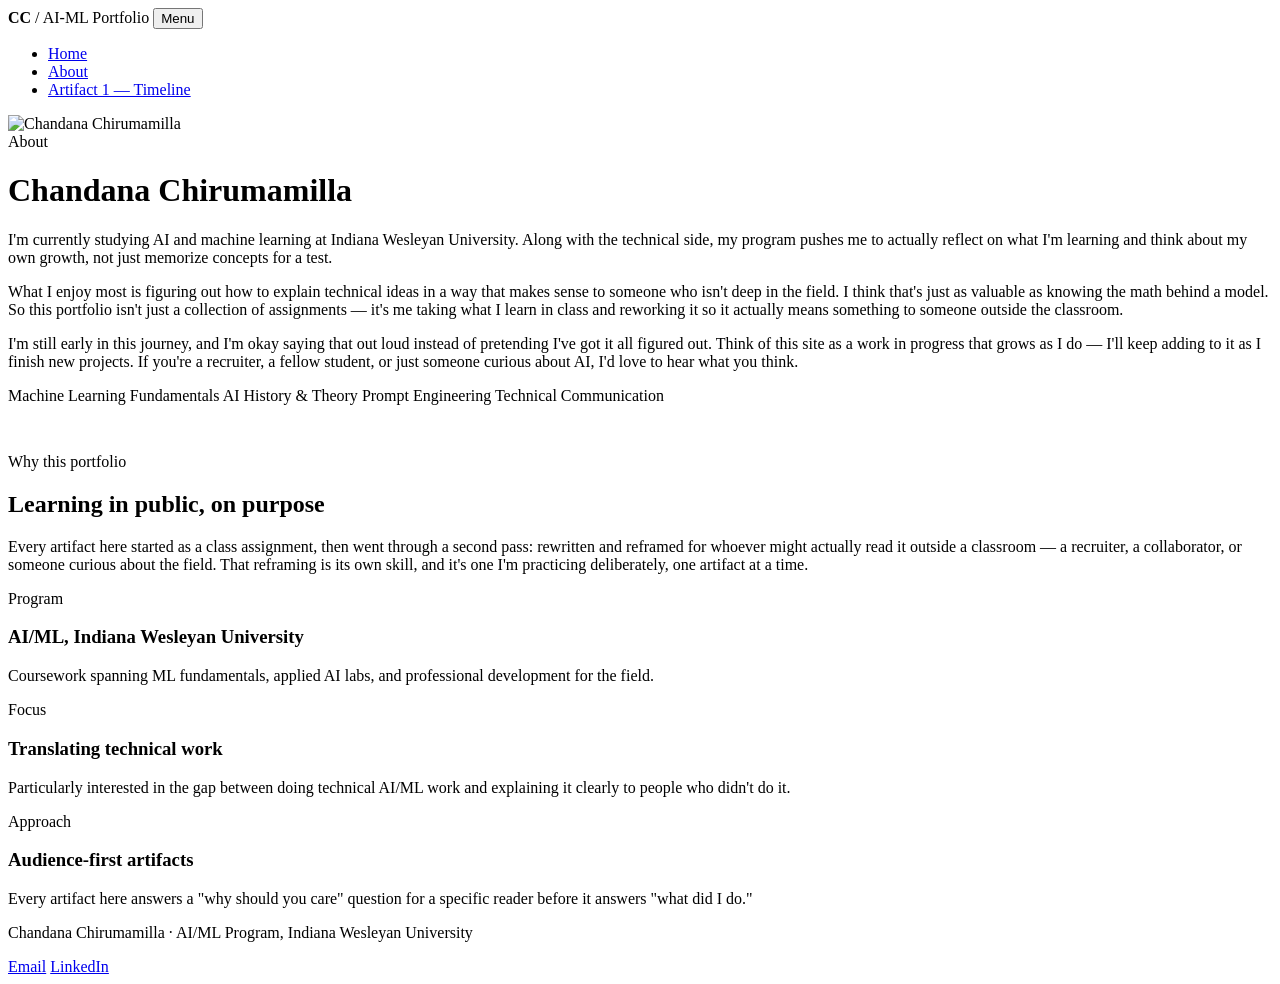
==== about.html @ 7463bd11 "Add about.html" ====
<!DOCTYPE html>
<html lang="en">
<head>
<meta charset="UTF-8" />
<meta name="viewport" content="width=device-width, initial-scale=1.0" />
<title>About — Chandana Chirumamilla</title>
<link rel="preconnect" href="https://fonts.googleapis.com">
<link rel="preconnect" href="https://fonts.gstatic.com" crossorigin>
<link href="https://fonts.googleapis.com/css2?family=Fraunces:ital,wght@0,400;0,500;0,600;1,500&family=IBM+Plex+Sans:wght@400;500;600&family=IBM+Plex+Mono:wght@400;500&display=swap" rel="stylesheet">
<link rel="stylesheet" href="css/styles.css" />
</head>
<body>

<nav class="site-nav">
  <div class="container">
    <span class="brand"><strong>CC</strong> / AI-ML Portfolio</span>
    <button class="nav-toggle" aria-label="Toggle navigation">Menu</button>
    <ul class="nav-links">
      <li><a href="index.html">Home</a></li>
      <li><a href="about.html" class="active">About</a></li>
      <li><a href="artifact1.html">Artifact 1 — Timeline</a></li>
    </ul>
  </div>
</nav>

<header class="hero" style="padding-bottom:48px;">
  <div class="container about-grid">
    <img src="images/chandana-headshot.jpeg" alt="Chandana Chirumamilla" class="about-photo reveal">
    <div class="reveal">
      <span class="eyebrow">About</span>
      <h1>Chandana Chirumamilla</h1>
      <p class="hero-lede">
        <!-- EDIT: replace with your own bio -->
        I'm currently studying AI and machine learning at Indiana Wesleyan University.
        Along with the technical side, my program pushes me to actually reflect on what
        I'm learning and think about my own growth, not just memorize concepts for a
        test.
      </p>
      <p class="hero-lede">
        What I enjoy most is figuring out how to explain technical ideas in a way
        that makes sense to someone who isn't deep in the field. I think that's just as
        valuable as knowing the math behind a model. So this portfolio isn't just a
        collection of assignments — it's me taking what I learn in class and reworking
        it so it actually means something to someone outside the classroom.
      </p>
      <p class="hero-lede">
        I'm still early in this journey, and I'm okay saying that out loud instead of
        pretending I've got it all figured out. Think of this site as a work in
        progress that grows as I do — I'll keep adding to it as I finish new projects.
        If you're a recruiter, a fellow student, or just someone curious about AI, I'd
        love to hear what you think.
      </p>
      <div class="skill-tags">
        <span class="skill-tag">Machine Learning Fundamentals</span>
        <span class="skill-tag">AI History &amp; Theory</span>
        <span class="skill-tag">Prompt Engineering</span>
        <span class="skill-tag">Technical Communication</span>
      </div>
    </div>
  </div>
</header>

<section>
  <div class="container">
    <div class="section-head reveal">
      <span class="eyebrow">Why this portfolio</span>
      <h2>Learning in public, on purpose</h2>
      <p class="muted">
        Every artifact here started as a class assignment, then went through a second
        pass: rewritten and reframed for whoever might actually read it outside a
        classroom — a recruiter, a collaborator, or someone curious about the field.
        That reframing is its own skill, and it's one I'm practicing deliberately,
        one artifact at a time.
      </p>
    </div>

    <div class="card-grid">
      <div class="card reveal" style="--card-accent:#2f6fed;">
        <span class="tag">Program</span>
        <h3>AI/ML, Indiana Wesleyan University</h3>
        <p class="muted">Coursework spanning ML fundamentals, applied AI labs, and professional development for the field.</p>
      </div>
      <div class="card reveal" style="--card-accent:#b34fe0;">
        <span class="tag">Focus</span>
        <h3>Translating technical work</h3>
        <p class="muted">Particularly interested in the gap between doing technical AI/ML work and explaining it clearly to people who didn't do it.</p>
      </div>
      <div class="card reveal" style="--card-accent:#ff9f30;">
        <span class="tag">Approach</span>
        <h3>Audience-first artifacts</h3>
        <p class="muted">Every artifact here answers a "why should you care" question for a specific reader before it answers "what did I do."</p>
      </div>
    </div>
  </div>
</section>

<footer>
  <div class="container footer-grid">
    <div>
      <p class="footer-note">Chandana Chirumamilla · AI/ML Program, Indiana Wesleyan University</p>
    </div>
    <div class="contact-links">
      <a href="mailto:chandana.chirumamilla@myemail.indwes.edu">Email</a>
      <a href="https://www.linkedin.com/in/chandana1203/" target="_blank" rel="noopener">LinkedIn</a>
    </div>
  </div>
</footer>

<script src="js/main.js"></script>
</body>
</html>
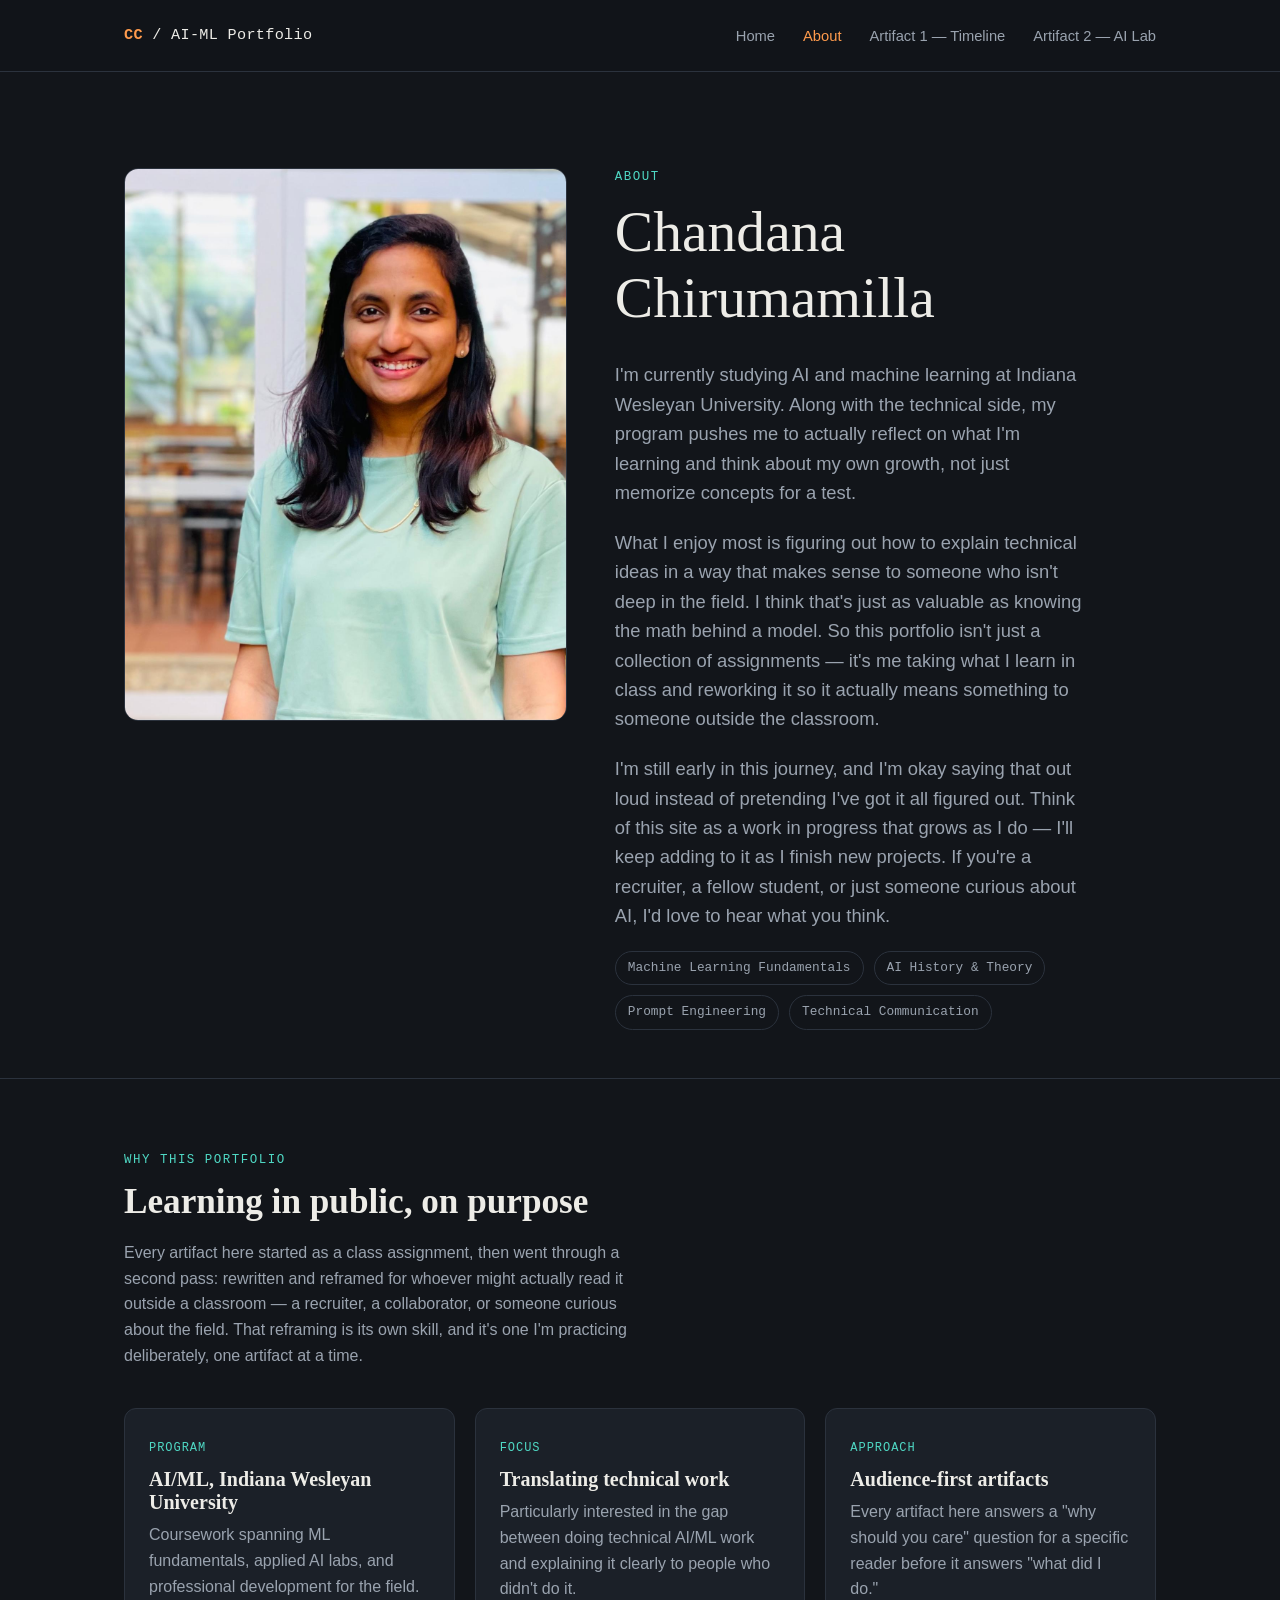
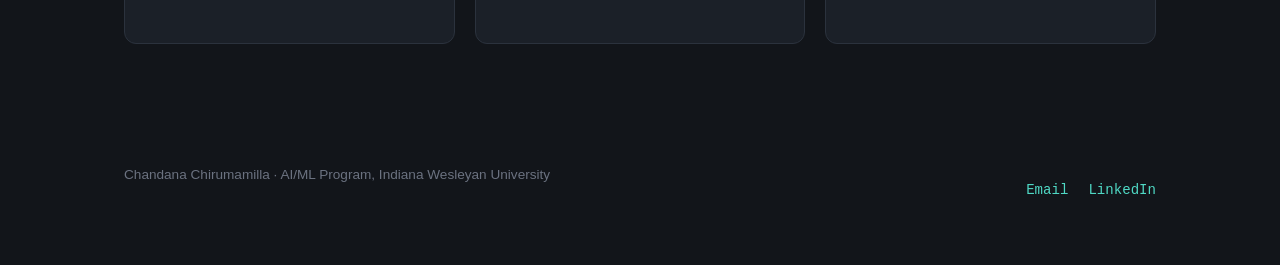
==== commit 0c381ac7: "Update about.html" ====
--- a/about.html
+++ b/about.html
@@ -19,6 +19,7 @@
       <li><a href="index.html">Home</a></li>
       <li><a href="about.html" class="active">About</a></li>
       <li><a href="artifact1.html">Artifact 1 — Timeline</a></li>
+      <li><a href="artifact2.html">Artifact 2 — AI Lab</a></li>
     </ul>
   </div>
 </nav>
--- a/css/styles.css
+++ b/css/styles.css
@@ -0,0 +1,329 @@
+/* ===================================================================
+   Chandana Chirumamilla — AI/ML Portfolio
+   Design concept: "Signal Line" — a timeline built from AI/ML history,
+   where color temperature shifts from cool theoretical-era blue-teal
+   to warm generative-era amber, tracking the field's own trajectory
+   from cold academic theory to mainstream, "warmed up" adoption.
+=================================================================== */
+
+:root {
+  --bg: #12151a;
+  --panel: #1b2028;
+  --panel-raised: #232a34;
+  --border: #2b323d;
+  --text: #edece7;
+  --text-muted: #9aa3af;
+  --text-faint: #6b7280;
+  --accent-teal: #4fd8c4;
+  --accent-amber: #ff9b4d;
+  --accent-amber-dim: #7a5636;
+
+  --font-display: "Fraunces", Georgia, serif;
+  --font-body: "IBM Plex Sans", -apple-system, Segoe UI, sans-serif;
+  --font-mono: "IBM Plex Mono", "Courier New", monospace;
+
+  --max-width: 1080px;
+  --nav-height: 72px;
+}
+
+* { box-sizing: border-box; }
+html { scroll-behavior: smooth; }
+
+body {
+  margin: 0;
+  background: var(--bg);
+  color: var(--text);
+  font-family: var(--font-body);
+  font-size: 16px;
+  line-height: 1.6;
+  -webkit-font-smoothing: antialiased;
+}
+
+img { max-width: 100%; display: block; }
+
+a { color: var(--accent-teal); text-decoration: none; }
+a:hover { text-decoration: underline; }
+
+a:focus-visible, button:focus-visible {
+  outline: 2px solid var(--accent-amber);
+  outline-offset: 3px;
+}
+
+h1, h2, h3 {
+  font-family: var(--font-display);
+  font-weight: 600;
+  line-height: 1.15;
+  margin: 0 0 0.5em;
+}
+
+h1 { font-size: clamp(2.2rem, 5vw, 3.6rem); font-weight: 500; }
+h2 { font-size: clamp(1.6rem, 3vw, 2.2rem); }
+h3 { font-size: 1.25rem; }
+
+p { margin: 0 0 1.1em; color: var(--text); }
+
+.container { max-width: var(--max-width); margin: 0 auto; padding: 0 24px; }
+
+.eyebrow {
+  font-family: var(--font-mono);
+  font-size: 0.78rem;
+  letter-spacing: 0.12em;
+  text-transform: uppercase;
+  color: var(--accent-teal);
+  display: block;
+  margin-bottom: 0.9em;
+}
+
+.muted { color: var(--text-muted); }
+
+/* ---------- Nav ---------- */
+
+.site-nav {
+  position: sticky;
+  top: 0;
+  z-index: 50;
+  height: var(--nav-height);
+  display: flex;
+  align-items: center;
+  background: rgba(18, 21, 26, 0.88);
+  backdrop-filter: blur(8px);
+  border-bottom: 1px solid var(--border);
+}
+
+.site-nav .container { display: flex; align-items: center; justify-content: space-between; width: 100%; }
+
+.brand { font-family: var(--font-mono); font-size: 0.95rem; color: var(--text); letter-spacing: 0.02em; }
+.brand strong { color: var(--accent-amber); }
+
+.nav-links { display: flex; gap: 28px; list-style: none; margin: 0; padding: 0; }
+.nav-links a { color: var(--text-muted); font-size: 0.92rem; font-weight: 500; }
+.nav-links a:hover, .nav-links a.active { color: var(--accent-amber); text-decoration: none; }
+
+.nav-toggle {
+  display: none;
+  background: none;
+  border: 1px solid var(--border);
+  color: var(--text);
+  border-radius: 6px;
+  padding: 6px 10px;
+  font-family: var(--font-mono);
+  font-size: 0.85rem;
+}
+
+/* ---------- Hero ---------- */
+
+.hero { padding: 96px 0 72px; border-bottom: 1px solid var(--border); }
+.hero-grid { display: grid; grid-template-columns: 1.3fr 0.7fr; gap: 48px; align-items: center; }
+.hero h1 { color: var(--text); }
+.hero h1 .accent { color: var(--accent-amber); font-style: italic; }
+.hero-lede { font-size: 1.15rem; color: var(--text-muted); max-width: 46ch; }
+
+.hero-actions { display: flex; gap: 14px; margin-top: 28px; flex-wrap: wrap; }
+
+.btn {
+  display: inline-flex;
+  align-items: center;
+  gap: 8px;
+  font-family: var(--font-mono);
+  font-size: 0.88rem;
+  padding: 12px 20px;
+  border-radius: 8px;
+  border: 1px solid var(--border);
+  color: var(--text);
+  transition: border-color 0.15s ease, color 0.15s ease;
+}
+
+.btn:hover { text-decoration: none; border-color: var(--accent-amber); color: var(--accent-amber); }
+
+.btn-primary {
+  background: var(--accent-amber);
+  border-color: var(--accent-amber);
+  color: #16110a;
+  font-weight: 600;
+}
+
+.btn-primary:hover { background: transparent; color: var(--accent-amber); }
+
+/* ---------- Sections ---------- */
+
+section { padding: 72px 0; border-bottom: 1px solid var(--border); }
+section:last-of-type { border-bottom: none; }
+.section-head { max-width: 60ch; margin-bottom: 40px; }
+
+/* ---------- Cards ---------- */
+
+.card-grid { display: grid; grid-template-columns: repeat(auto-fit, minmax(240px, 1fr)); gap: 20px; }
+
+.card { background: var(--panel); border: 1px solid var(--border); border-radius: 12px; padding: 24px; }
+.card h3 { color: var(--text); margin-bottom: 8px; }
+
+.card .tag {
+  font-family: var(--font-mono);
+  font-size: 0.75rem;
+  color: var(--accent-teal);
+  text-transform: uppercase;
+  letter-spacing: 0.08em;
+  display: inline-block;
+  margin-bottom: 10px;
+}
+
+/* ---------- Timeline (signature element) ---------- */
+
+.timeline {
+  position: relative;
+  margin-top: 20px;
+  padding-left: 32px;
+  border-left: 2px solid;
+  border-image: linear-gradient(var(--accent-teal), var(--accent-amber)) 1 100%;
+}
+
+.era { position: relative; padding-bottom: 48px; }
+.era:last-child { padding-bottom: 0; }
+
+.era::before {
+  content: "";
+  position: absolute;
+  left: -38px;
+  top: 4px;
+  width: 12px;
+  height: 12px;
+  border-radius: 50%;
+  background: var(--dot-color, var(--accent-teal));
+  box-shadow: 0 0 0 4px var(--bg), 0 0 14px 1px var(--dot-color, var(--accent-teal));
+}
+
+.era-range { font-family: var(--font-mono); font-size: 0.8rem; color: var(--text-faint); letter-spacing: 0.05em; display: block; margin-bottom: 4px; }
+.era h3 { margin-bottom: 4px; }
+.era-summary { color: var(--text-muted); margin-bottom: 16px; font-style: italic; }
+
+.milestone { display: grid; grid-template-columns: 64px 1fr; gap: 16px; margin-bottom: 14px; }
+.milestone:last-child { margin-bottom: 0; }
+.milestone-year { font-family: var(--font-mono); font-size: 0.85rem; color: var(--accent-amber); padding-top: 2px; }
+.milestone-body strong { color: var(--text); display: block; margin-bottom: 2px; }
+.milestone-body span { color: var(--text-muted); font-size: 0.95rem; }
+
+/* ---------- Company table ---------- */
+
+.company-table { width: 100%; border-collapse: collapse; font-size: 0.95rem; }
+.company-table th, .company-table td { text-align: left; padding: 12px 16px; border-bottom: 1px solid var(--border); }
+
+.company-table th {
+  font-family: var(--font-mono);
+  font-size: 0.75rem;
+  text-transform: uppercase;
+  letter-spacing: 0.06em;
+  color: var(--text-faint);
+  font-weight: 500;
+}
+
+.company-table td:first-child { color: var(--text); font-weight: 600; }
+
+.company-dot { display: inline-block; width: 8px; height: 8px; border-radius: 50%; margin-right: 8px; }
+
+/* ---------- Reflection blocks ---------- */
+
+.reflection-block {
+  background: var(--panel);
+  border: 1px solid var(--border);
+  border-radius: 12px;
+  padding: 28px 32px;
+  margin-bottom: 20px;
+}
+
+.reflection-block h3 {
+  color: var(--accent-teal);
+  font-family: var(--font-mono);
+  font-size: 0.95rem;
+  text-transform: uppercase;
+  letter-spacing: 0.06em;
+}
+
+.placeholder-note {
+  border: 1px dashed var(--text-faint);
+  border-radius: 10px;
+  padding: 18px 22px;
+  color: var(--text-faint);
+  font-family: var(--font-mono);
+  font-size: 0.85rem;
+}
+
+/* ---------- Disclosure ---------- */
+
+.disclosure { font-size: 0.9rem; color: var(--text-muted); border-left: 3px solid var(--accent-teal); padding-left: 16px; }
+
+/* ---------- Footer ---------- */
+
+footer { padding: 48px 0 64px; }
+.footer-grid { display: flex; justify-content: space-between; align-items: flex-end; flex-wrap: wrap; gap: 24px; }
+.contact-links { display: flex; gap: 20px; font-family: var(--font-mono); font-size: 0.88rem; }
+.footer-note { color: var(--text-faint); font-size: 0.85rem; }
+
+/* ---------- About page ---------- */
+
+.about-grid { display: grid; grid-template-columns: 0.9fr 1.1fr; gap: 48px; align-items: start; }
+
+.about-photo-placeholder {
+  aspect-ratio: 4/5;
+  border-radius: 14px;
+  background: linear-gradient(160deg, var(--panel-raised), var(--panel));
+  border: 1px solid var(--border);
+  display: flex;
+  align-items: center;
+  justify-content: center;
+  color: var(--text-faint);
+  font-family: var(--font-mono);
+  font-size: 0.85rem;
+  text-align: center;
+  padding: 20px;
+}
+
+.about-photo {
+  width: 100%;
+  aspect-ratio: 4/5;
+  object-fit: cover;
+  border-radius: 14px;
+  border: 1px solid var(--border);
+}
+
+.skill-tags { display: flex; flex-wrap: wrap; gap: 10px; margin-top: 8px; }
+
+.skill-tag {
+  font-family: var(--font-mono);
+  font-size: 0.8rem;
+  padding: 6px 12px;
+  border-radius: 20px;
+  border: 1px solid var(--border);
+  color: var(--text-muted);
+}
+
+/* ---------- Reveal on scroll ---------- */
+
+.reveal { opacity: 0; transform: translateY(14px); transition: opacity 0.6s ease, transform 0.6s ease; }
+.reveal.is-visible { opacity: 1; transform: none; }
+
+@media (prefers-reduced-motion: reduce) {
+  .reveal { opacity: 1; transform: none; transition: none; }
+}
+
+/* ---------- Responsive ---------- */
+
+@media (max-width: 780px) {
+  .hero-grid, .about-grid { grid-template-columns: 1fr; }
+  .about-photo-placeholder { max-width: 220px; margin: 0 auto; }
+
+  .nav-links {
+    position: absolute;
+    top: var(--nav-height);
+    left: 0; right: 0;
+    background: var(--bg);
+    flex-direction: column;
+    padding: 20px 24px;
+    border-bottom: 1px solid var(--border);
+    display: none;
+  }
+
+  .nav-links.open { display: flex; }
+  .nav-toggle { display: inline-block; }
+  .milestone { grid-template-columns: 52px 1fr; }
+  .footer-grid { flex-direction: column; align-items: flex-start; }
+}
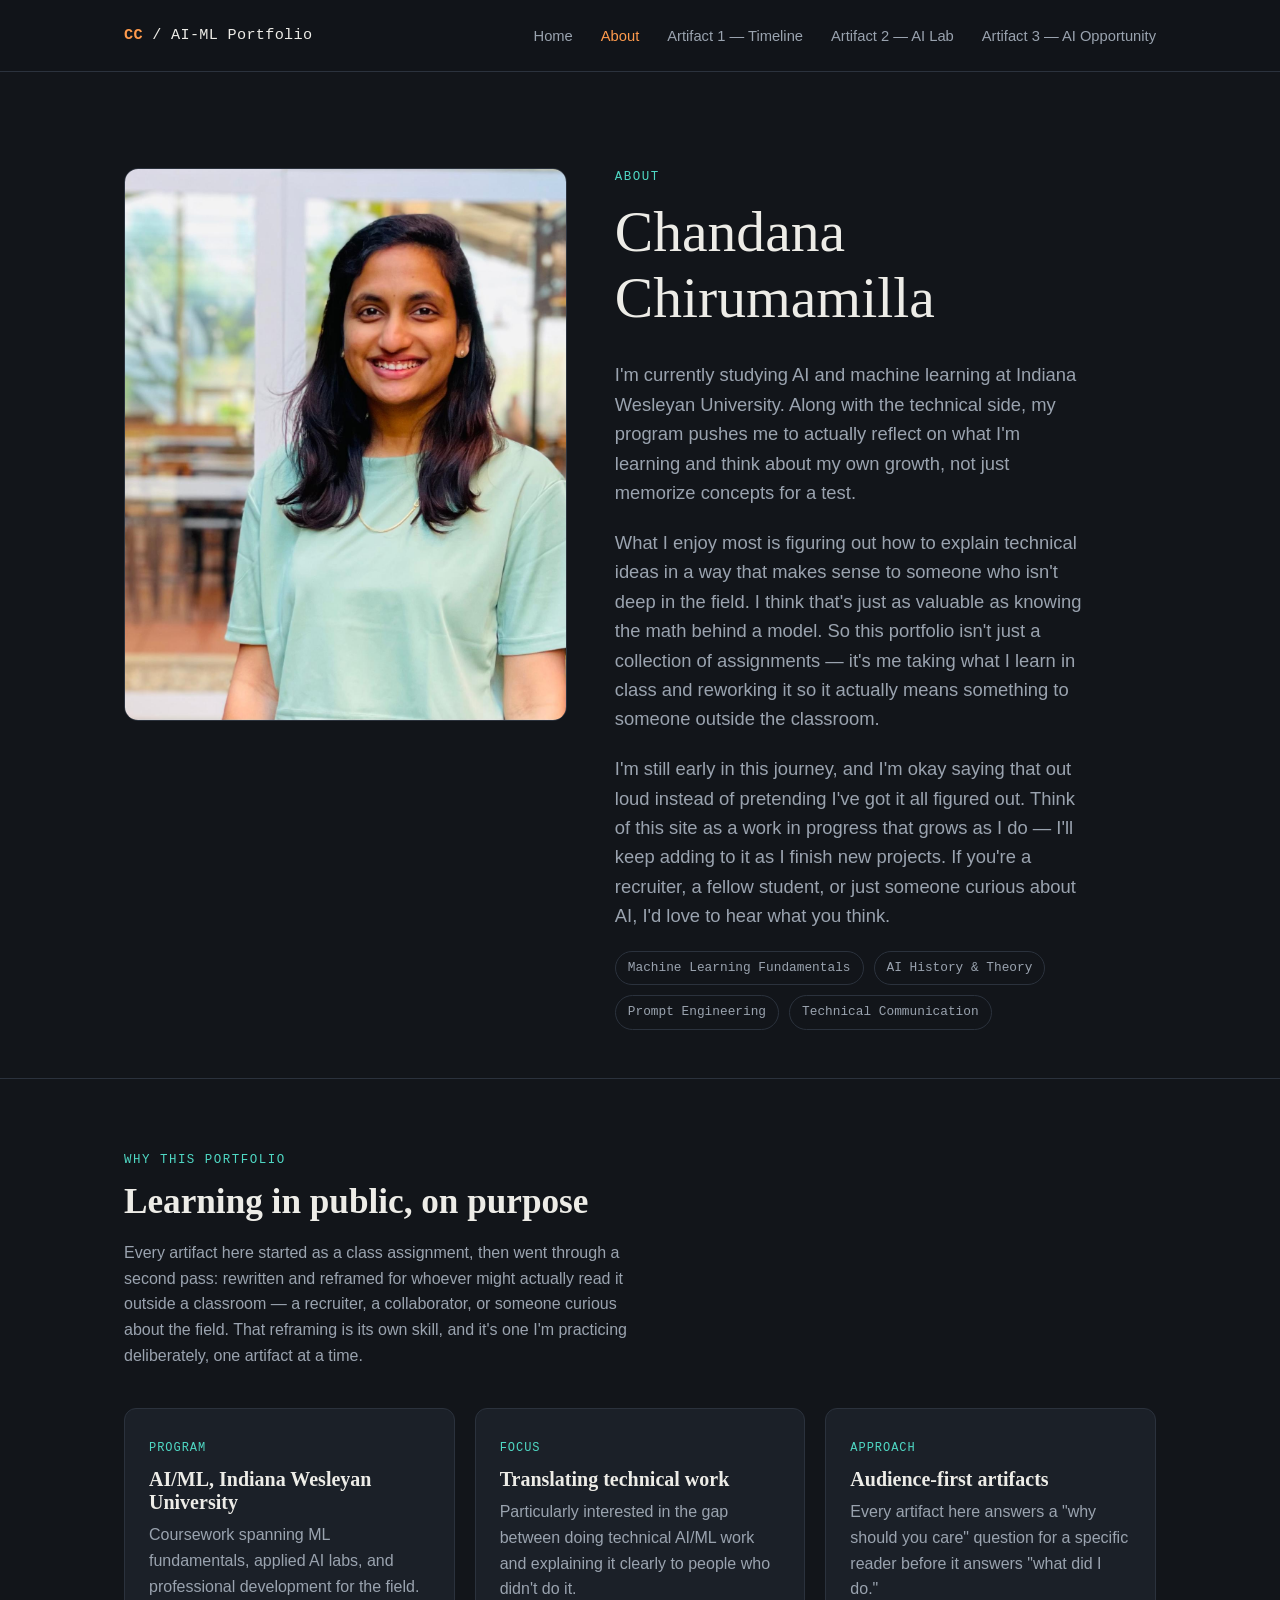
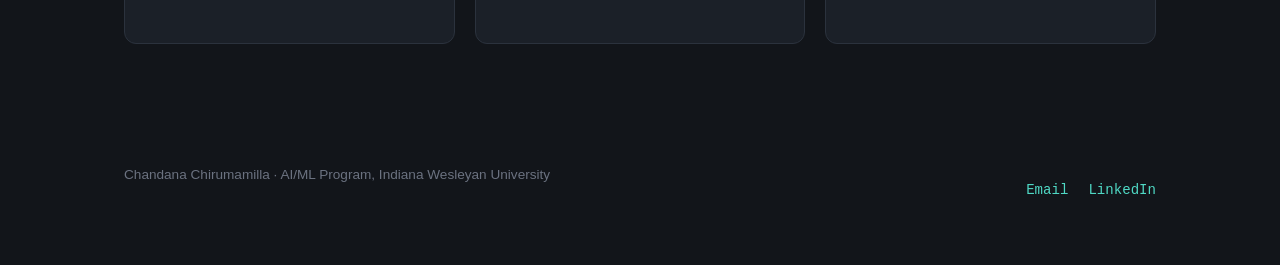
==== commit 04b33586: "Add/update about.html" ====
--- a/about.html
+++ b/about.html
@@ -20,6 +20,7 @@
       <li><a href="about.html" class="active">About</a></li>
       <li><a href="artifact1.html">Artifact 1 — Timeline</a></li>
       <li><a href="artifact2.html">Artifact 2 — AI Lab</a></li>
+      <li><a href="artifact3.html">Artifact 3 — AI Opportunity</a></li>
     </ul>
   </div>
 </nav>
--- a/css/styles.css
+++ b/css/styles.css
@@ -167,6 +167,8 @@
   margin-bottom: 10px;
 }
 
+.card .icon { width: 34px; height: 34px; margin-bottom: 12px; }
+
 /* ---------- Timeline (signature element) ---------- */
 
 .timeline {
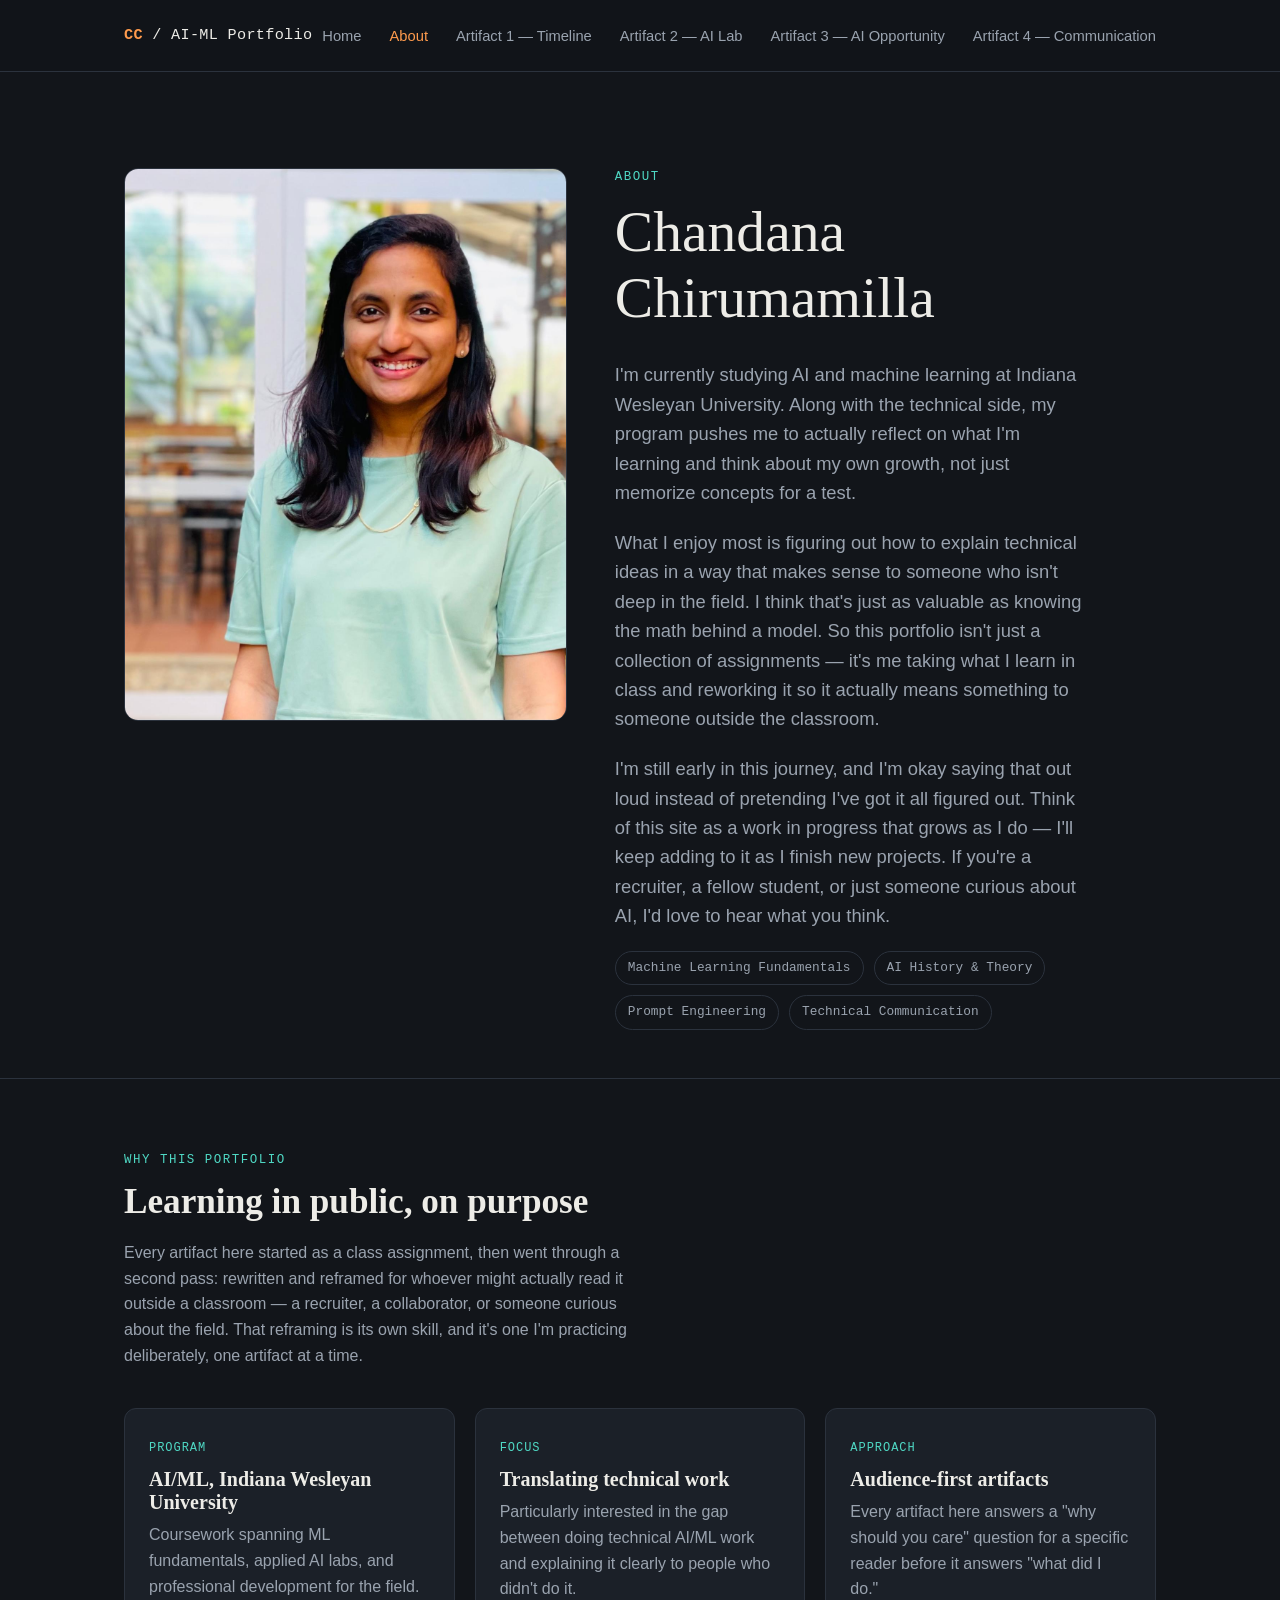
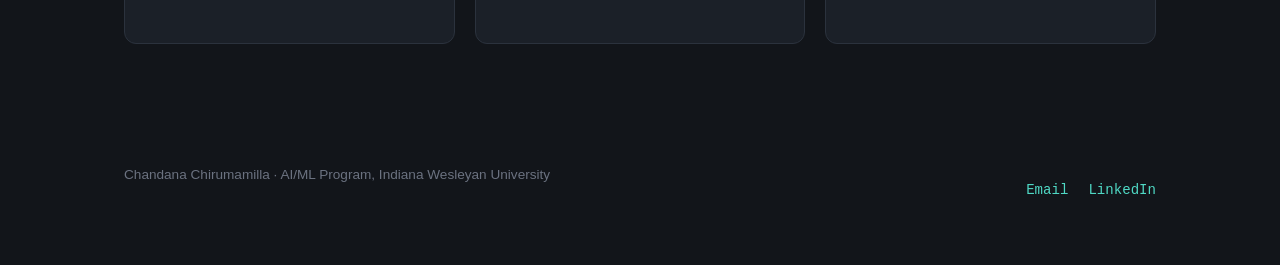
==== commit 230b8de0: "Add/update about.html - Artifact 4" ====
--- a/about.html
+++ b/about.html
@@ -21,6 +21,7 @@
       <li><a href="artifact1.html">Artifact 1 — Timeline</a></li>
       <li><a href="artifact2.html">Artifact 2 — AI Lab</a></li>
       <li><a href="artifact3.html">Artifact 3 — AI Opportunity</a></li>
+      <li><a href="artifact4.html">Artifact 4 — Communication</a></li>
     </ul>
   </div>
 </nav>
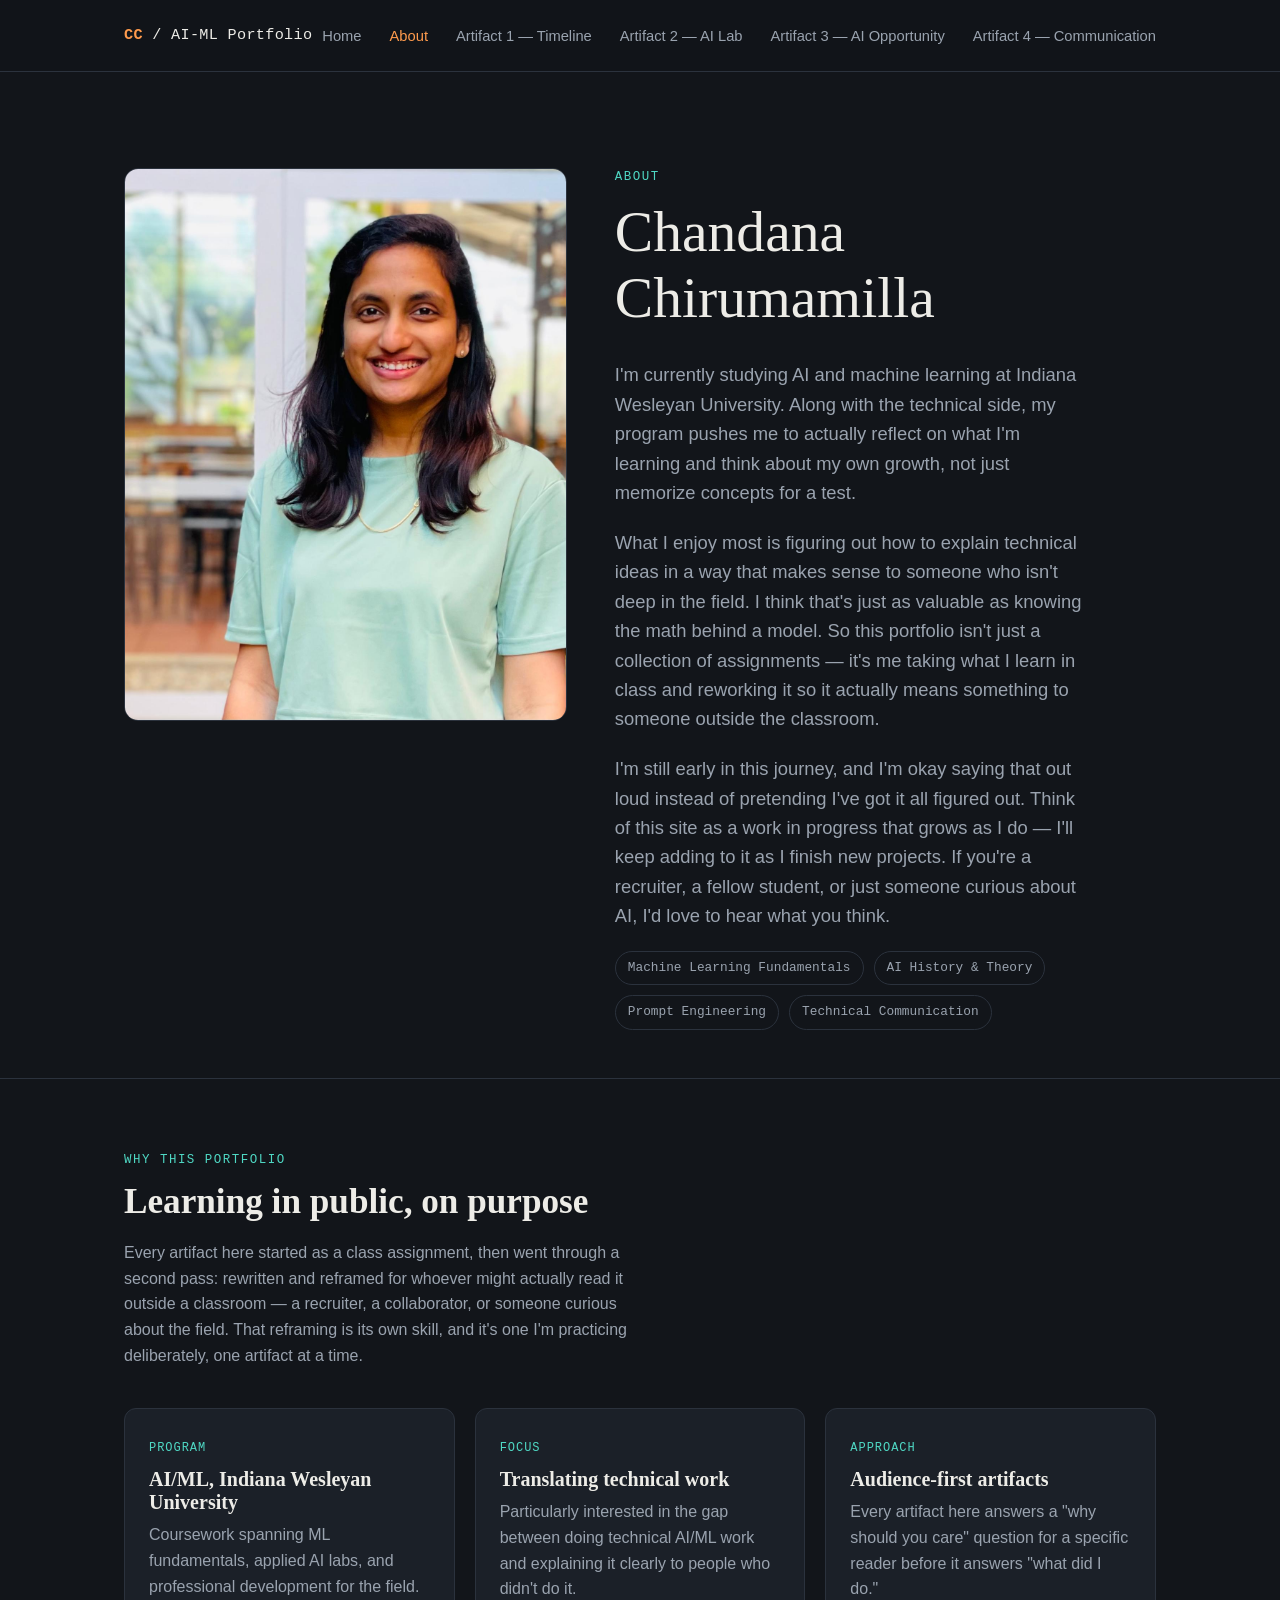
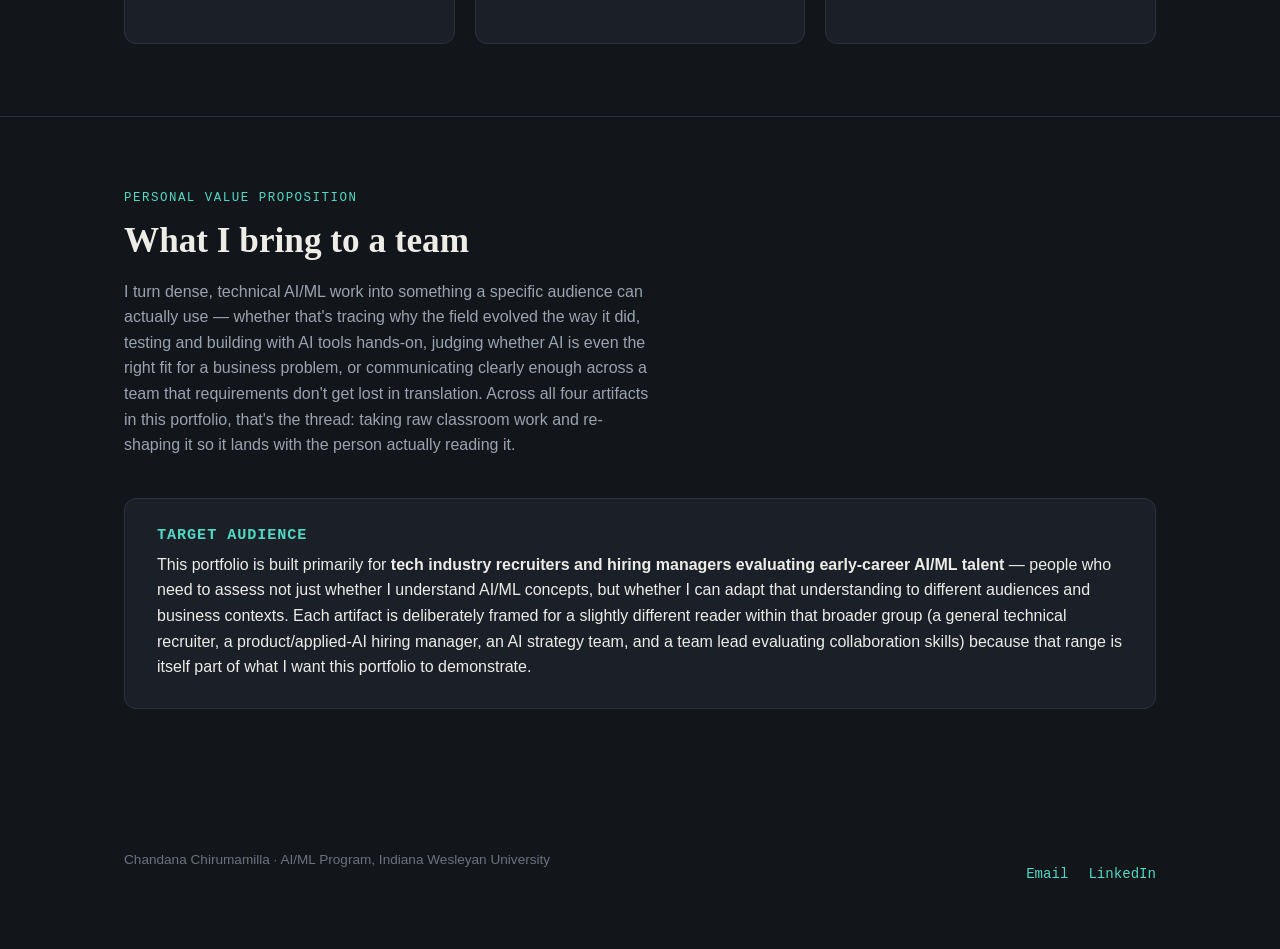
==== commit f6447885: "Workshop 5 - full portfolio requirements retrofit" ====
--- a/about.html
+++ b/about.html
@@ -97,6 +97,38 @@
   </div>
 </section>
 
+<section>
+  <div class="container">
+    <div class="section-head reveal">
+      <span class="eyebrow">Personal Value Proposition</span>
+      <h2>What I bring to a team</h2>
+      <p class="muted">
+        I turn dense, technical AI/ML work into something a specific audience can
+        actually use — whether that's tracing why the field evolved the way it did,
+        testing and building with AI tools hands-on, judging whether AI is even the
+        right fit for a business problem, or communicating clearly enough across a team
+        that requirements don't get lost in translation. Across all four artifacts in
+        this portfolio, that's the thread: taking raw classroom work and re-shaping it
+        so it lands with the person actually reading it.
+      </p>
+    </div>
+
+    <div class="reflection-block reveal">
+      <h3>Target Audience</h3>
+      <p style="margin-bottom:0;">
+        This portfolio is built primarily for <strong>tech industry recruiters and
+        hiring managers evaluating early-career AI/ML talent</strong> — people who need
+        to assess not just whether I understand AI/ML concepts, but whether I can adapt
+        that understanding to different audiences and business contexts. Each artifact
+        is deliberately framed for a slightly different reader within that broader
+        group (a general technical recruiter, a product/applied-AI hiring manager, an
+        AI strategy team, and a team lead evaluating collaboration skills) because that
+        range is itself part of what I want this portfolio to demonstrate.
+      </p>
+    </div>
+  </div>
+</section>
+
 <footer>
   <div class="container footer-grid">
     <div>
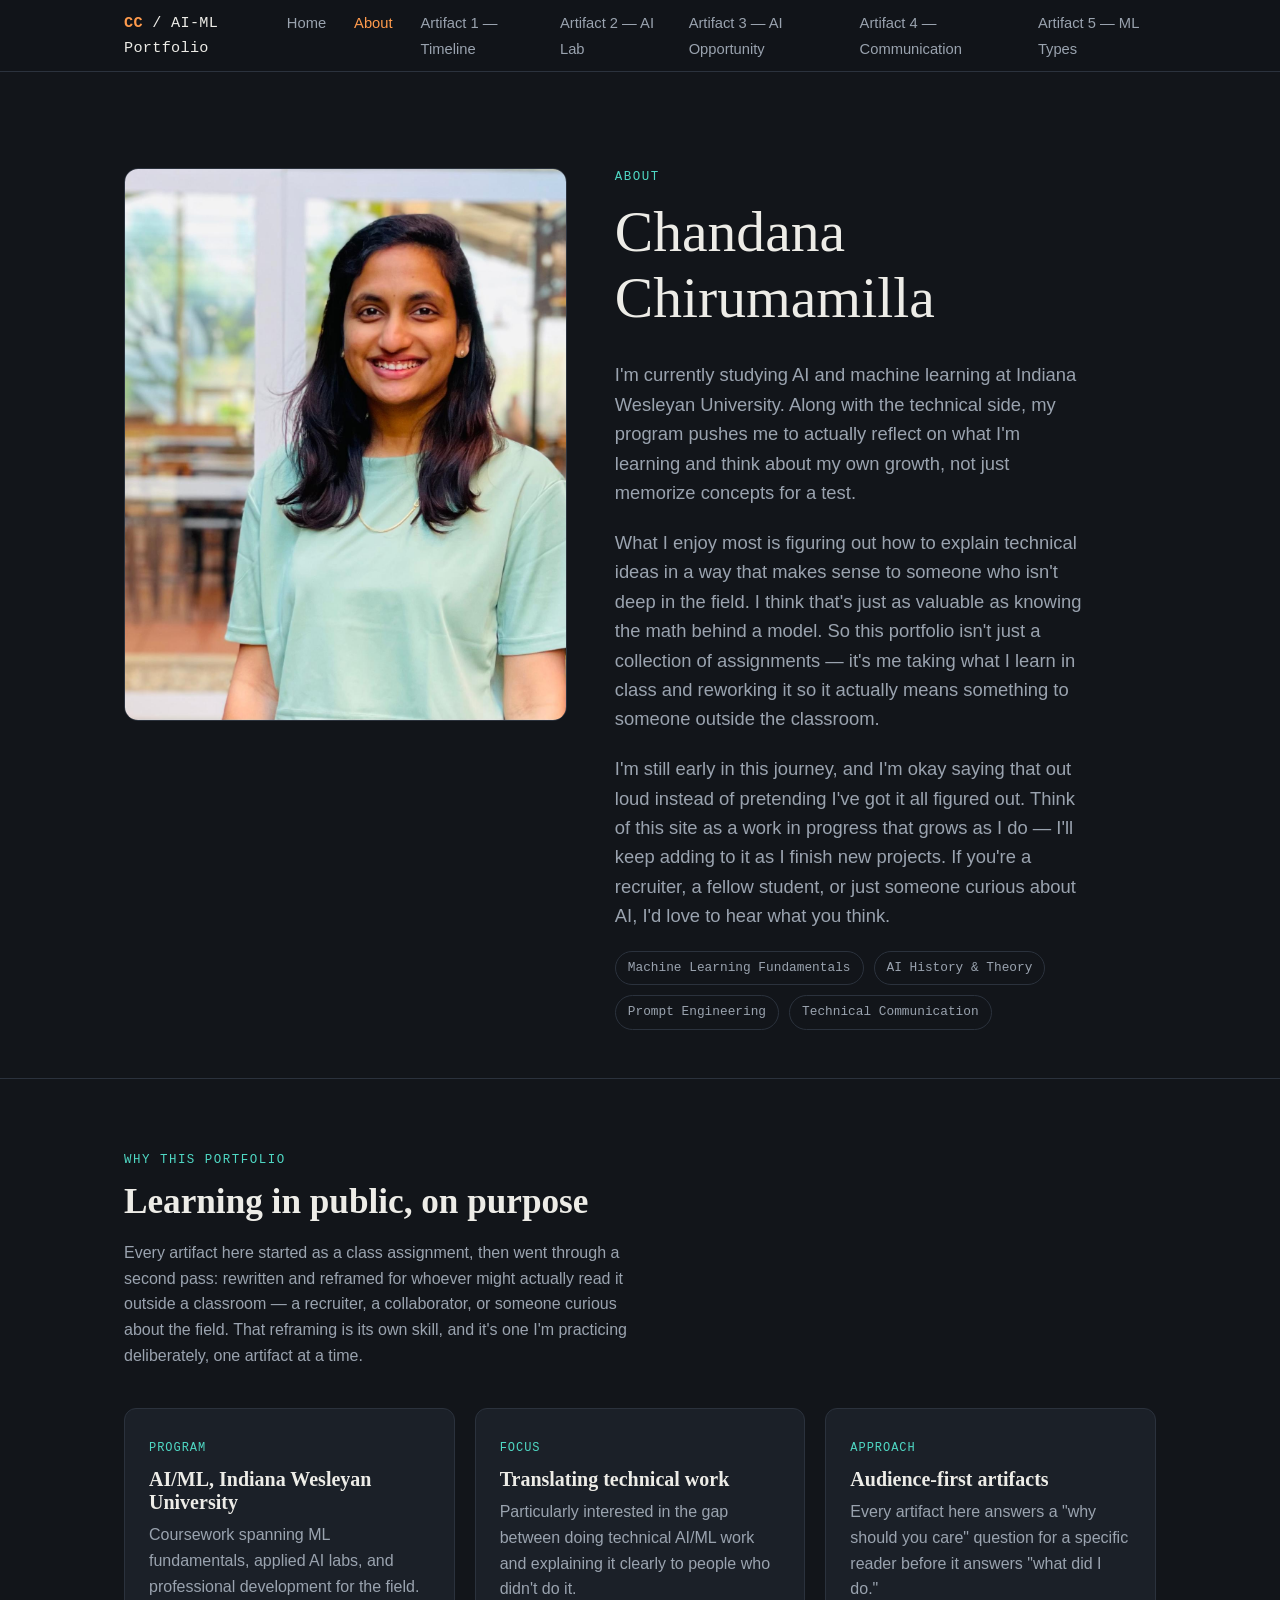
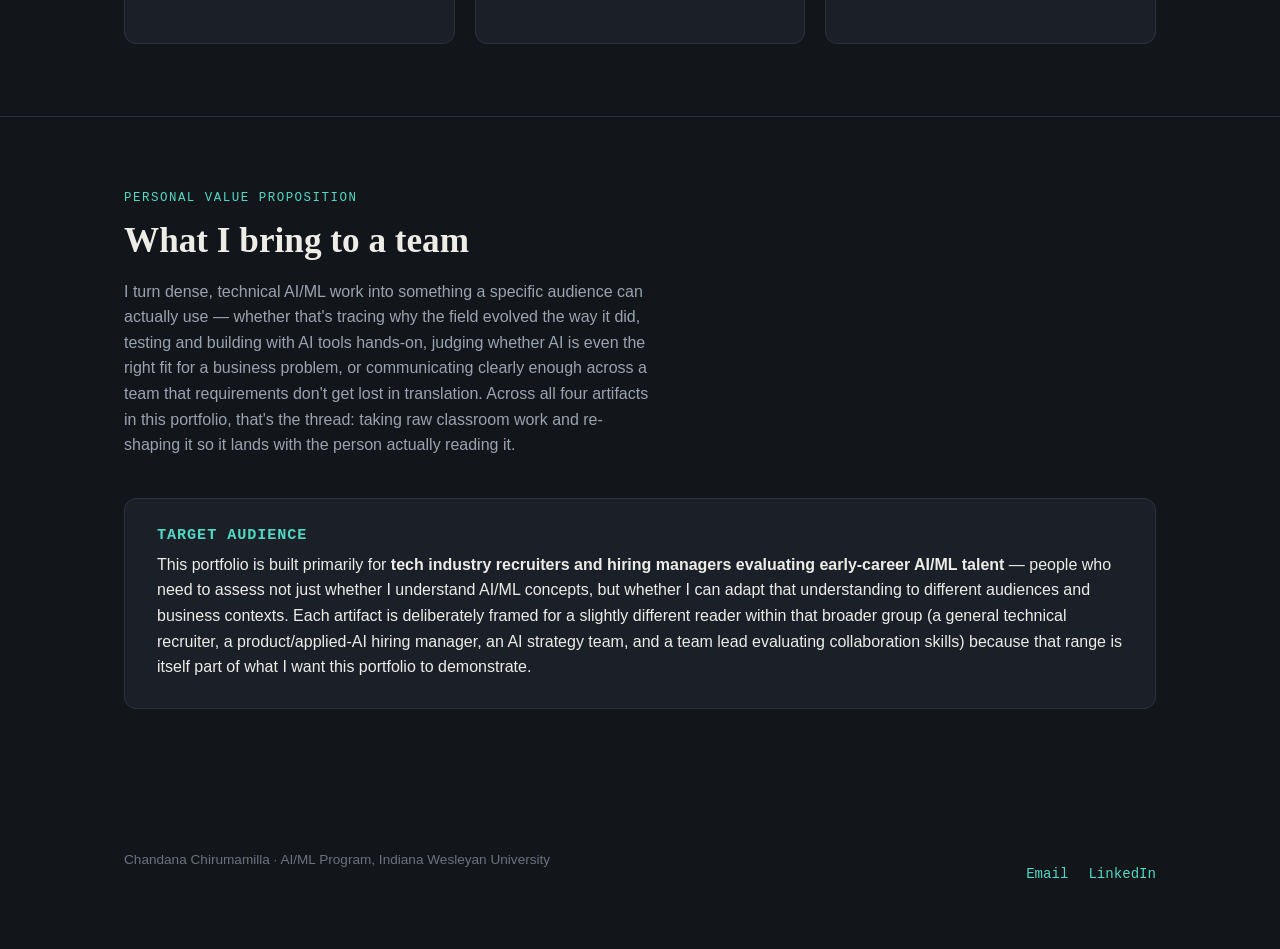
==== commit d8f3fe7c: "Workshop 6 - Artifact 5 + feedback revisions" ====
--- a/about.html
+++ b/about.html
@@ -22,6 +22,7 @@
       <li><a href="artifact2.html">Artifact 2 — AI Lab</a></li>
       <li><a href="artifact3.html">Artifact 3 — AI Opportunity</a></li>
       <li><a href="artifact4.html">Artifact 4 — Communication</a></li>
+      <li><a href="artifact5.html">Artifact 5 — ML Types</a></li>
     </ul>
   </div>
 </nav>
